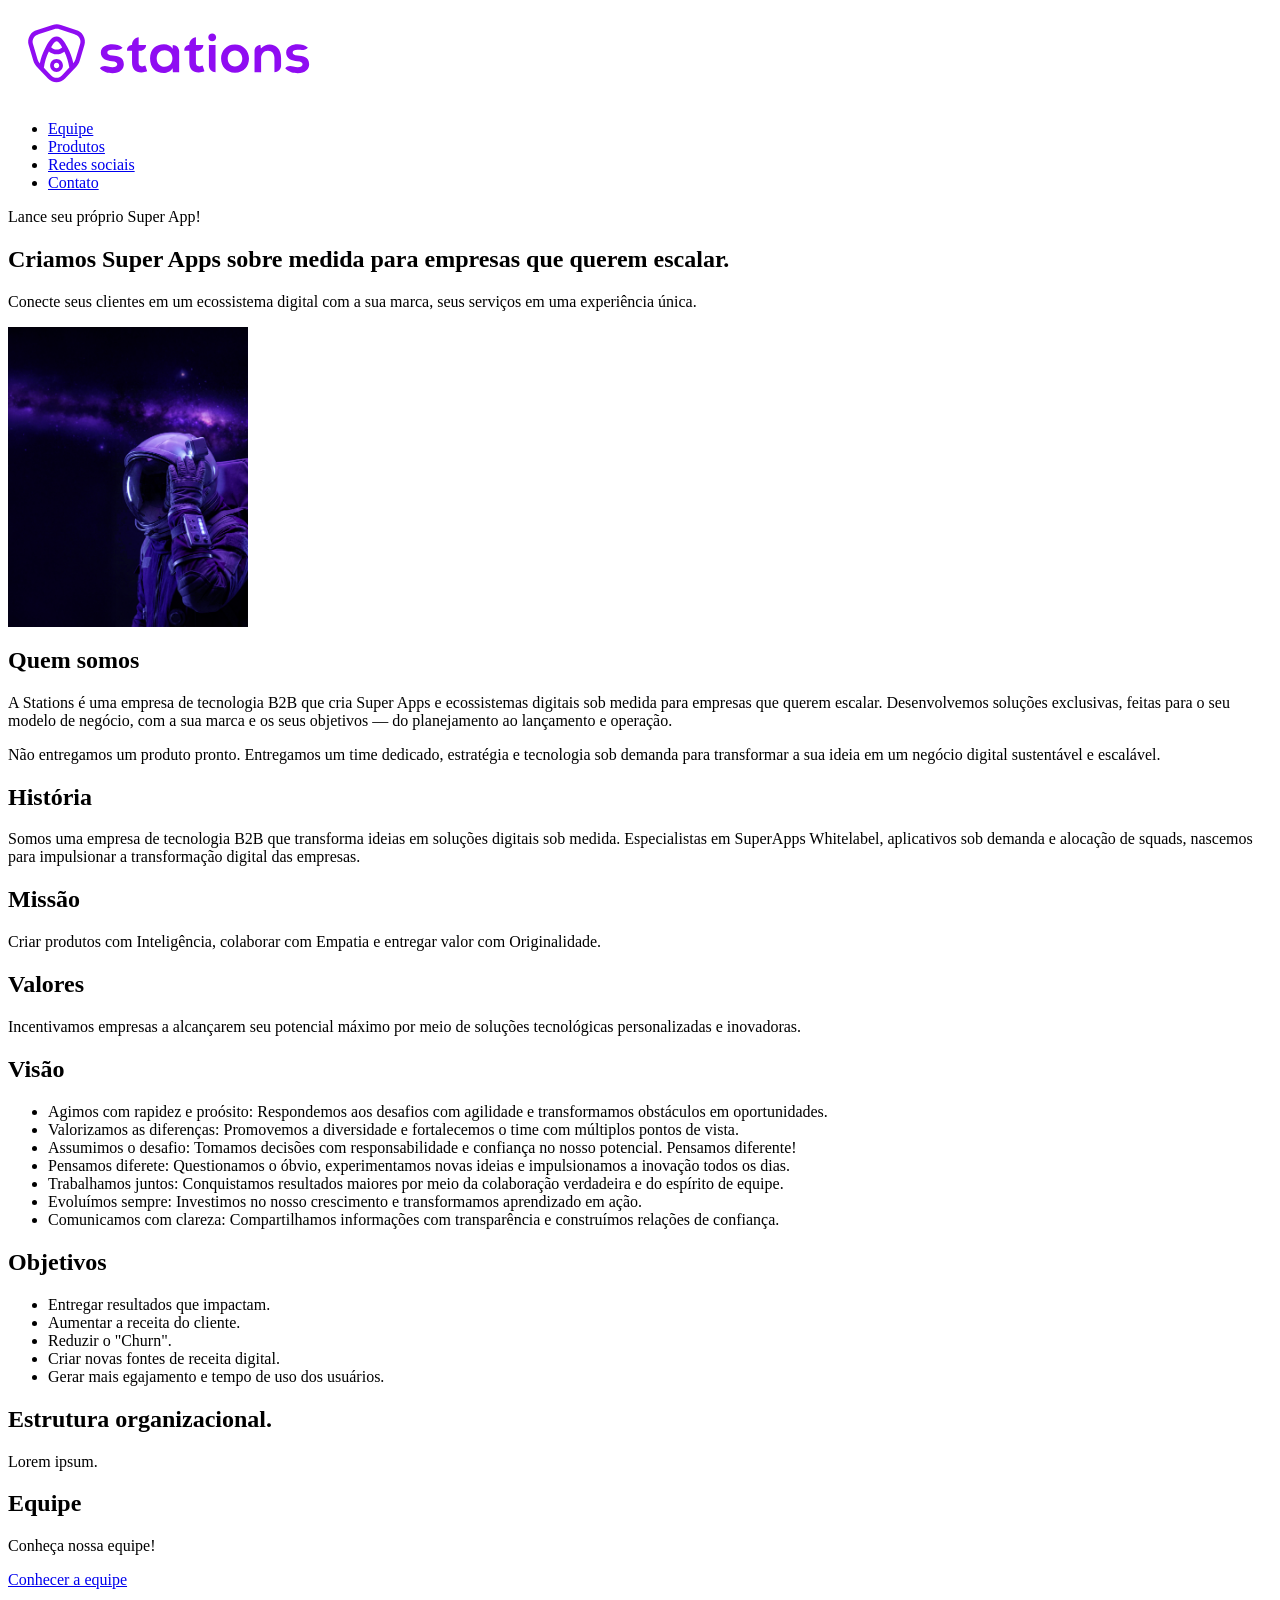
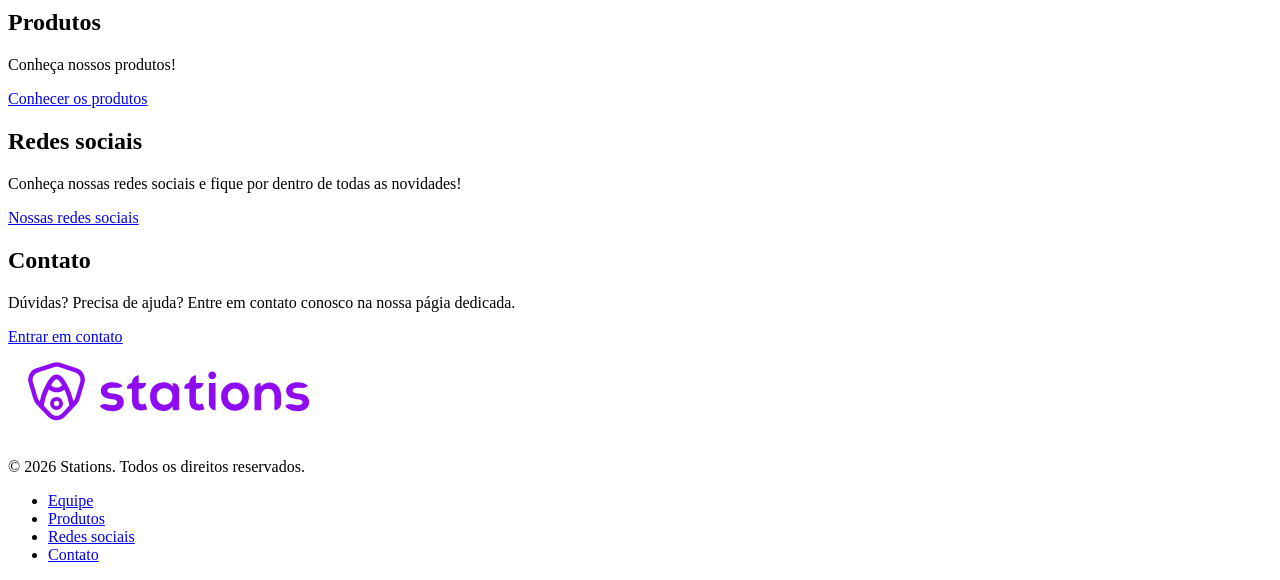
==== index.html @ 2899f484 "firts commit" ====
<!DOCTYPE html>
<html lang="pt-br">
<head>
    <meta charset="UTF-8">
    <meta name="viewport" content="width=device-width, initial-scale=1.0">
    <title>Stations</title>
</head>

<body>
    <header>
        <a href="/"><img src="/assets/logo-stations.svg" alt="Logo da Stations"></a>
        
        <nav>
            <ul>
            <li><a href="#equipe">Equipe</a></li>
            <li><a href="#produtos">Produtos</a></li>
            <li><a href="#redesSociais">Redes sociais</a></li>
            <li><a href="#contato">Contato</a></li>
            </ul>
        </nav>
    </header>

    <main>
        <section>
            <div>
                <p>Lance seu próprio Super App!</p>
                <h1>Criamos Super Apps sobre medida para empresas que querem escalar.</h1>
                <p>Conecte seus clientes em um ecossistema digital com a sua marca, seus serviços em uma experiência única.</p>
            </div>
        
            <div style="height: 300px;">
                <img style="height: 100%;" src="/assets/img/astronaut/astronaut.png" alt="Imagem de um astronauta explorando o espaço">
            </div>
        </section>
        
        <section>
            <h2>Quem somos</h2>
            <p>A Stations é uma empresa de tecnologia B2B que cria Super Apps e ecossistemas digitais sob medida para empresas que querem escalar. Desenvolvemos soluções exclusivas, feitas para o seu modelo de negócio, com a sua marca e os seus objetivos — do planejamento ao lançamento e operação.</p>
            <p>Não entregamos um produto pronto. Entregamos um time dedicado, estratégia e tecnologia sob demanda para transformar a sua ideia em um negócio digital sustentável e escalável.</p>
        </section>
    
        <section>
            <h2>História</h2>
            <p>Somos uma empresa de tecnologia B2B que transforma ideias em soluções digitais sob medida. Especialistas em SuperApps Whitelabel, aplicativos sob demanda e alocação de squads, nascemos para impulsionar a transformação digital das empresas.</p>
        </section>
    
        <section>
            <h2>Missão</h2>
            <p>Criar produtos com Inteligência, colaborar com Empatia e entregar valor com Originalidade.</p>
        </section>
        
        <section>
            <h2>Valores</h2>
            <p>Incentivamos empresas a alcançarem seu potencial máximo por meio de soluções tecnológicas personalizadas e inovadoras.</p>
        </section>
    
        <section>
            <h2>Visão</h2>
            <ul>
                <li>Agimos com rapidez e proósito: Respondemos aos desafios com agilidade e transformamos obstáculos em oportunidades.</li>
                <li>Valorizamos as diferenças: Promovemos a diversidade e fortalecemos o time com múltiplos pontos de vista.</li>
                <li>Assumimos o desafio: Tomamos decisões com responsabilidade e confiança no nosso potencial. Pensamos diferente!</li>
                <li>Pensamos diferete: Questionamos o óbvio, experimentamos novas ideias e impulsionamos a inovação todos os dias.</li>
                <li>Trabalhamos juntos: Conquistamos resultados maiores por meio da colaboração verdadeira e do espírito de equipe.</li>
                <li>Evoluímos sempre: Investimos no nosso crescimento e transformamos aprendizado em ação.</li>
                <li>Comunicamos com clareza: Compartilhamos informações com transparência e construímos relações de confiança.</li>
            </ul>
        </section>
    
        <section>
            <h2>Objetivos</h2>
            <ul>
                <li>Entregar resultados que impactam.</li>
                <li>Aumentar a receita do cliente.</li>
                <li>Reduzir o "Churn".</li>
                <li>Criar novas fontes de receita digital.</li>
                <li>Gerar mais egajamento e tempo de uso dos usuários.</li>
            </ul>
        </section>
    
        <section>
            <h2>Estrutura organizacional.</h2>
            <p>Lorem ipsum.</p>
        </section>
    </main>
  
    <section  id="equipe">
        <div>
            <h2>Equipe</h2>
            <p>Conheça nossa equipe!</p>
        </div>
        
        <a href="/equipe.html">Conhecer a equipe</a>
    </section>
  
    <section id="produtos">
        <div>
            <h2>Produtos</h2>
            <p>Conheça nossos produtos!</p>
        </div>
        
        <a href="/produtos.html">Conhecer os produtos</a>
    </section>
  
    <section id="redesSociais">
        <div>
            <h2>Redes sociais</h2>
            <p>Conheça nossas redes sociais e fique por dentro de todas as novidades!</p>
        </div>
        
        <a href="/redes.html">Nossas redes sociais</a>
    </section>
  
    <section id="contato">
        <div>
            <h2>Contato</h2>
            <p>Dúvidas? Precisa de ajuda? Entre em contato conosco na nossa págia dedicada.</p>
        </div>
        
        <a href="/contato.html">Entrar em contato</a>
    </section>

    <footer>
        <a href="/"><img src="/assets/logo-stations.svg" alt="Logo da Stations"></a>
        <p>&copy; 2026 Stations. Todos os direitos reservados.</p>

        <nav>
            <ul>
                <li><a href="/equipe.html">Equipe</a></li>
                <li><a href="/produtos.html">Produtos</a></li>
                <li><a href="/redes.html">Redes sociais</a></li>
                <li><a href="/contato.html">Contato</a></li>
            </ul>
        </nav>
    </footer>
</body>

</html>
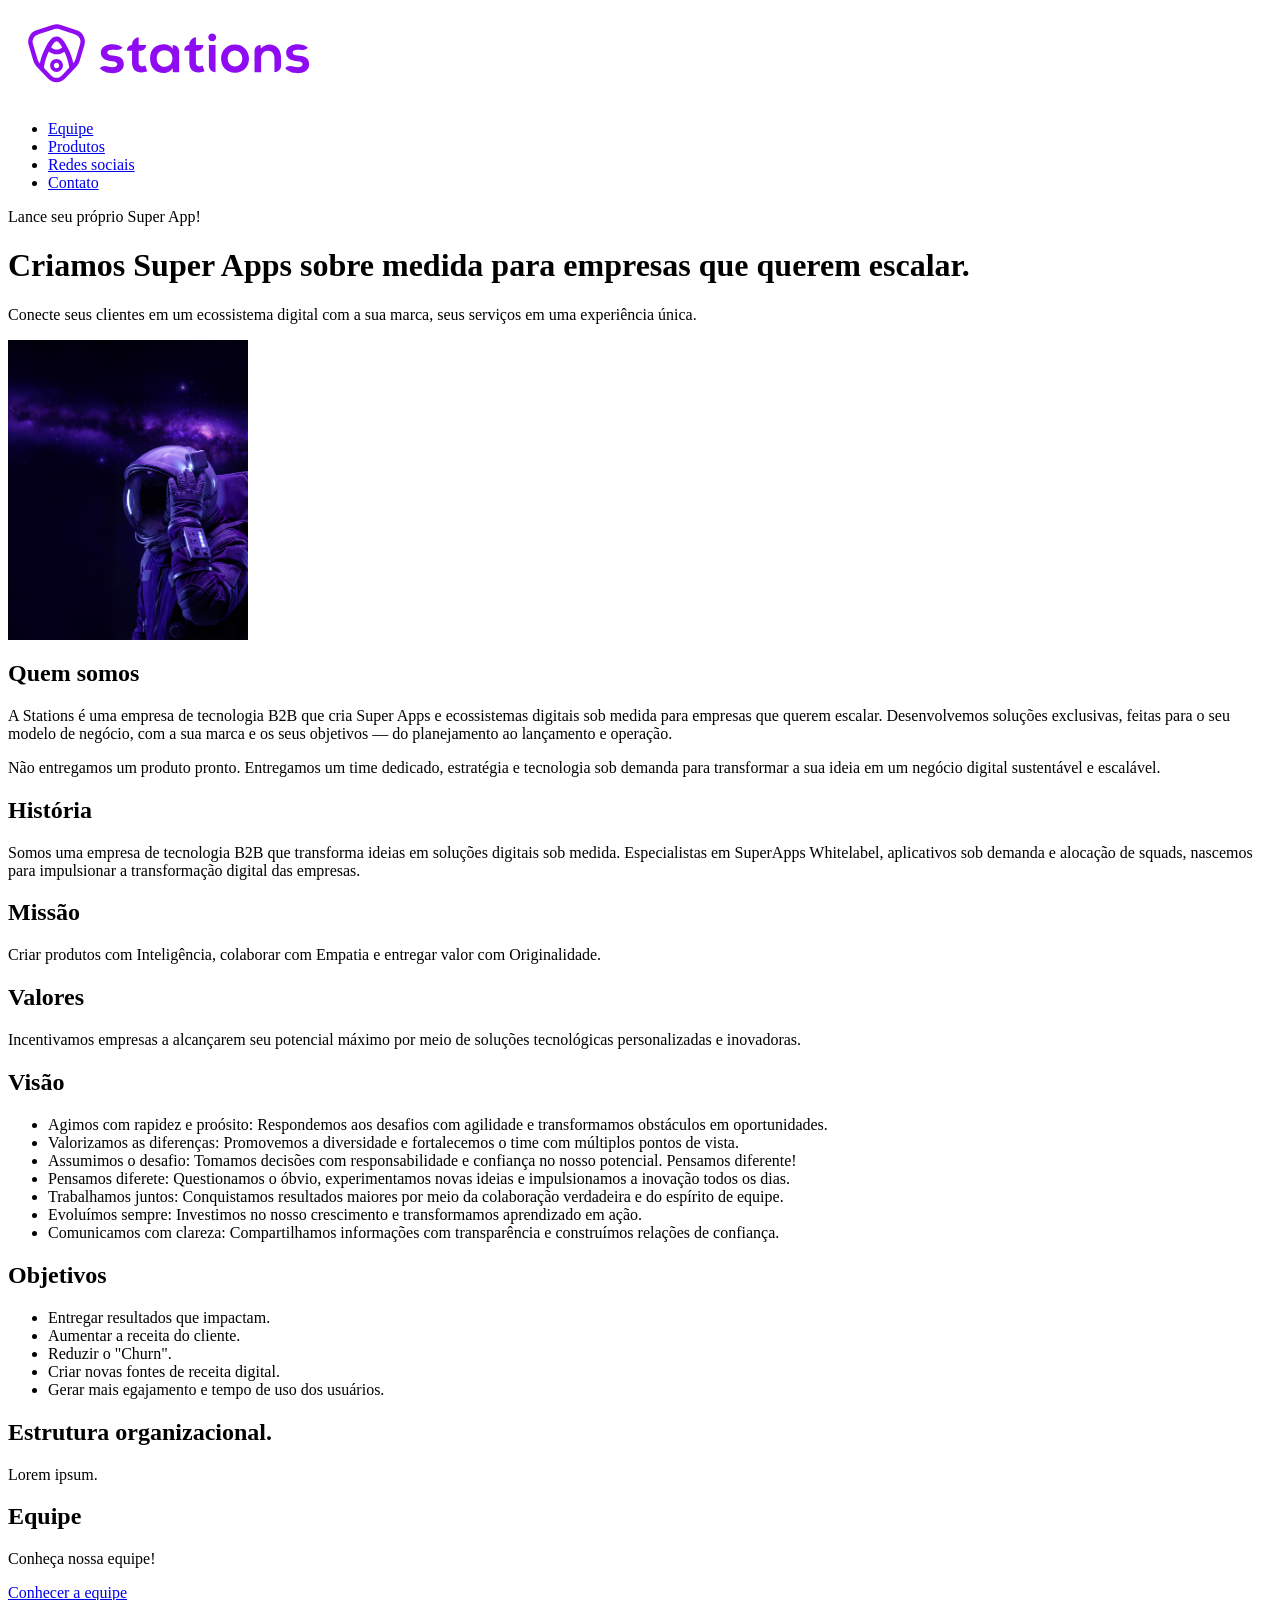
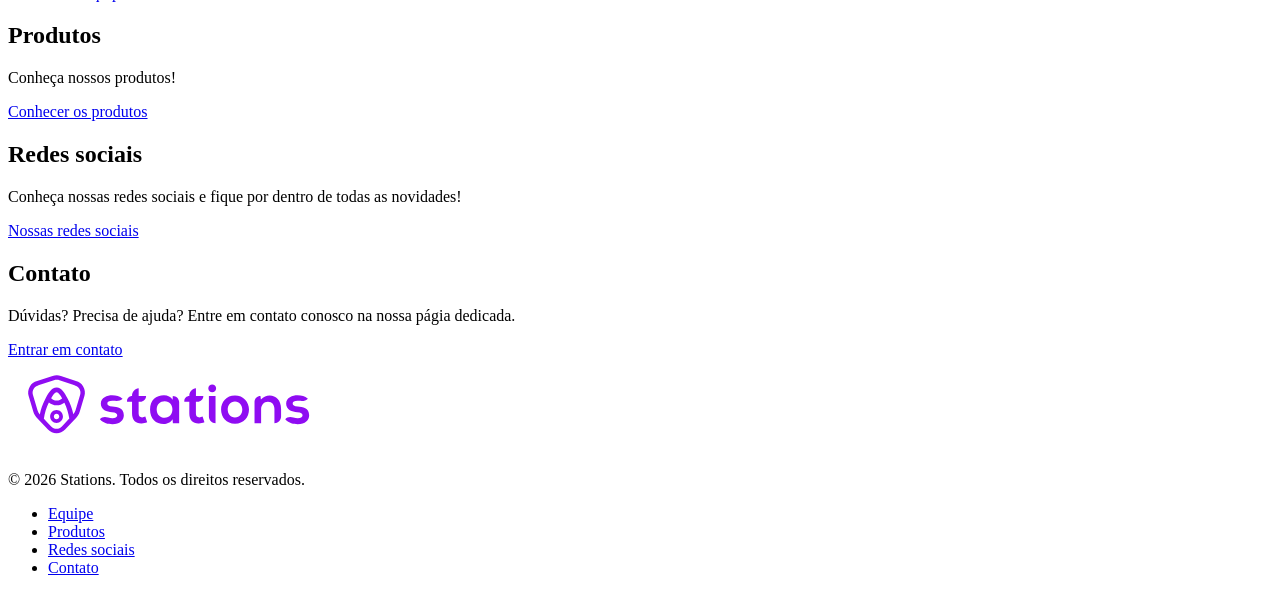
==== commit 0dbbd358: "edit-tag" ====
--- a/index.html
+++ b/index.html
@@ -21,7 +21,7 @@
     </header>
 
     <main>
-        <section>
+        <div>
             <div>
                 <p>Lance seu próprio Super App!</p>
                 <h1>Criamos Super Apps sobre medida para empresas que querem escalar.</h1>
@@ -31,30 +31,30 @@
             <div style="height: 300px;">
                 <img style="height: 100%;" src="/assets/img/astronaut/astronaut.png" alt="Imagem de um astronauta explorando o espaço">
             </div>
-        </section>
+        </div>
         
-        <section>
+        <div>
             <h2>Quem somos</h2>
             <p>A Stations é uma empresa de tecnologia B2B que cria Super Apps e ecossistemas digitais sob medida para empresas que querem escalar. Desenvolvemos soluções exclusivas, feitas para o seu modelo de negócio, com a sua marca e os seus objetivos — do planejamento ao lançamento e operação.</p>
             <p>Não entregamos um produto pronto. Entregamos um time dedicado, estratégia e tecnologia sob demanda para transformar a sua ideia em um negócio digital sustentável e escalável.</p>
-        </section>
+        </div>
     
-        <section>
+        <div>
             <h2>História</h2>
             <p>Somos uma empresa de tecnologia B2B que transforma ideias em soluções digitais sob medida. Especialistas em SuperApps Whitelabel, aplicativos sob demanda e alocação de squads, nascemos para impulsionar a transformação digital das empresas.</p>
-        </section>
+        </div>
     
-        <section>
+        <div>
             <h2>Missão</h2>
             <p>Criar produtos com Inteligência, colaborar com Empatia e entregar valor com Originalidade.</p>
-        </section>
+        </div>
         
-        <section>
+        <div>
             <h2>Valores</h2>
             <p>Incentivamos empresas a alcançarem seu potencial máximo por meio de soluções tecnológicas personalizadas e inovadoras.</p>
-        </section>
+        </div>
     
-        <section>
+        <div>
             <h2>Visão</h2>
             <ul>
                 <li>Agimos com rapidez e proósito: Respondemos aos desafios com agilidade e transformamos obstáculos em oportunidades.</li>
@@ -65,9 +65,9 @@
                 <li>Evoluímos sempre: Investimos no nosso crescimento e transformamos aprendizado em ação.</li>
                 <li>Comunicamos com clareza: Compartilhamos informações com transparência e construímos relações de confiança.</li>
             </ul>
-        </section>
+        </div>
     
-        <section>
+        <div>
             <h2>Objetivos</h2>
             <ul>
                 <li>Entregar resultados que impactam.</li>
@@ -76,49 +76,49 @@
                 <li>Criar novas fontes de receita digital.</li>
                 <li>Gerar mais egajamento e tempo de uso dos usuários.</li>
             </ul>
-        </section>
+        </div>
     
-        <section>
+        <div>
             <h2>Estrutura organizacional.</h2>
             <p>Lorem ipsum.</p>
-        </section>
+        </div>
     </main>
   
-    <section  id="equipe">
+    <div  id="equipe">
         <div>
             <h2>Equipe</h2>
             <p>Conheça nossa equipe!</p>
         </div>
         
         <a href="/equipe.html">Conhecer a equipe</a>
-    </section>
+    </div>
   
-    <section id="produtos">
+    <div id="produtos">
         <div>
             <h2>Produtos</h2>
             <p>Conheça nossos produtos!</p>
         </div>
         
         <a href="/produtos.html">Conhecer os produtos</a>
-    </section>
+    </div>
   
-    <section id="redesSociais">
+    <div id="redesSociais">
         <div>
             <h2>Redes sociais</h2>
             <p>Conheça nossas redes sociais e fique por dentro de todas as novidades!</p>
         </div>
         
         <a href="/redes.html">Nossas redes sociais</a>
-    </section>
+    </div>
   
-    <section id="contato">
+    <div id="contato">
         <div>
             <h2>Contato</h2>
             <p>Dúvidas? Precisa de ajuda? Entre em contato conosco na nossa págia dedicada.</p>
         </div>
         
         <a href="/contato.html">Entrar em contato</a>
-    </section>
+    </div>
 
     <footer>
         <a href="/"><img src="/assets/logo-stations.svg" alt="Logo da Stations"></a>
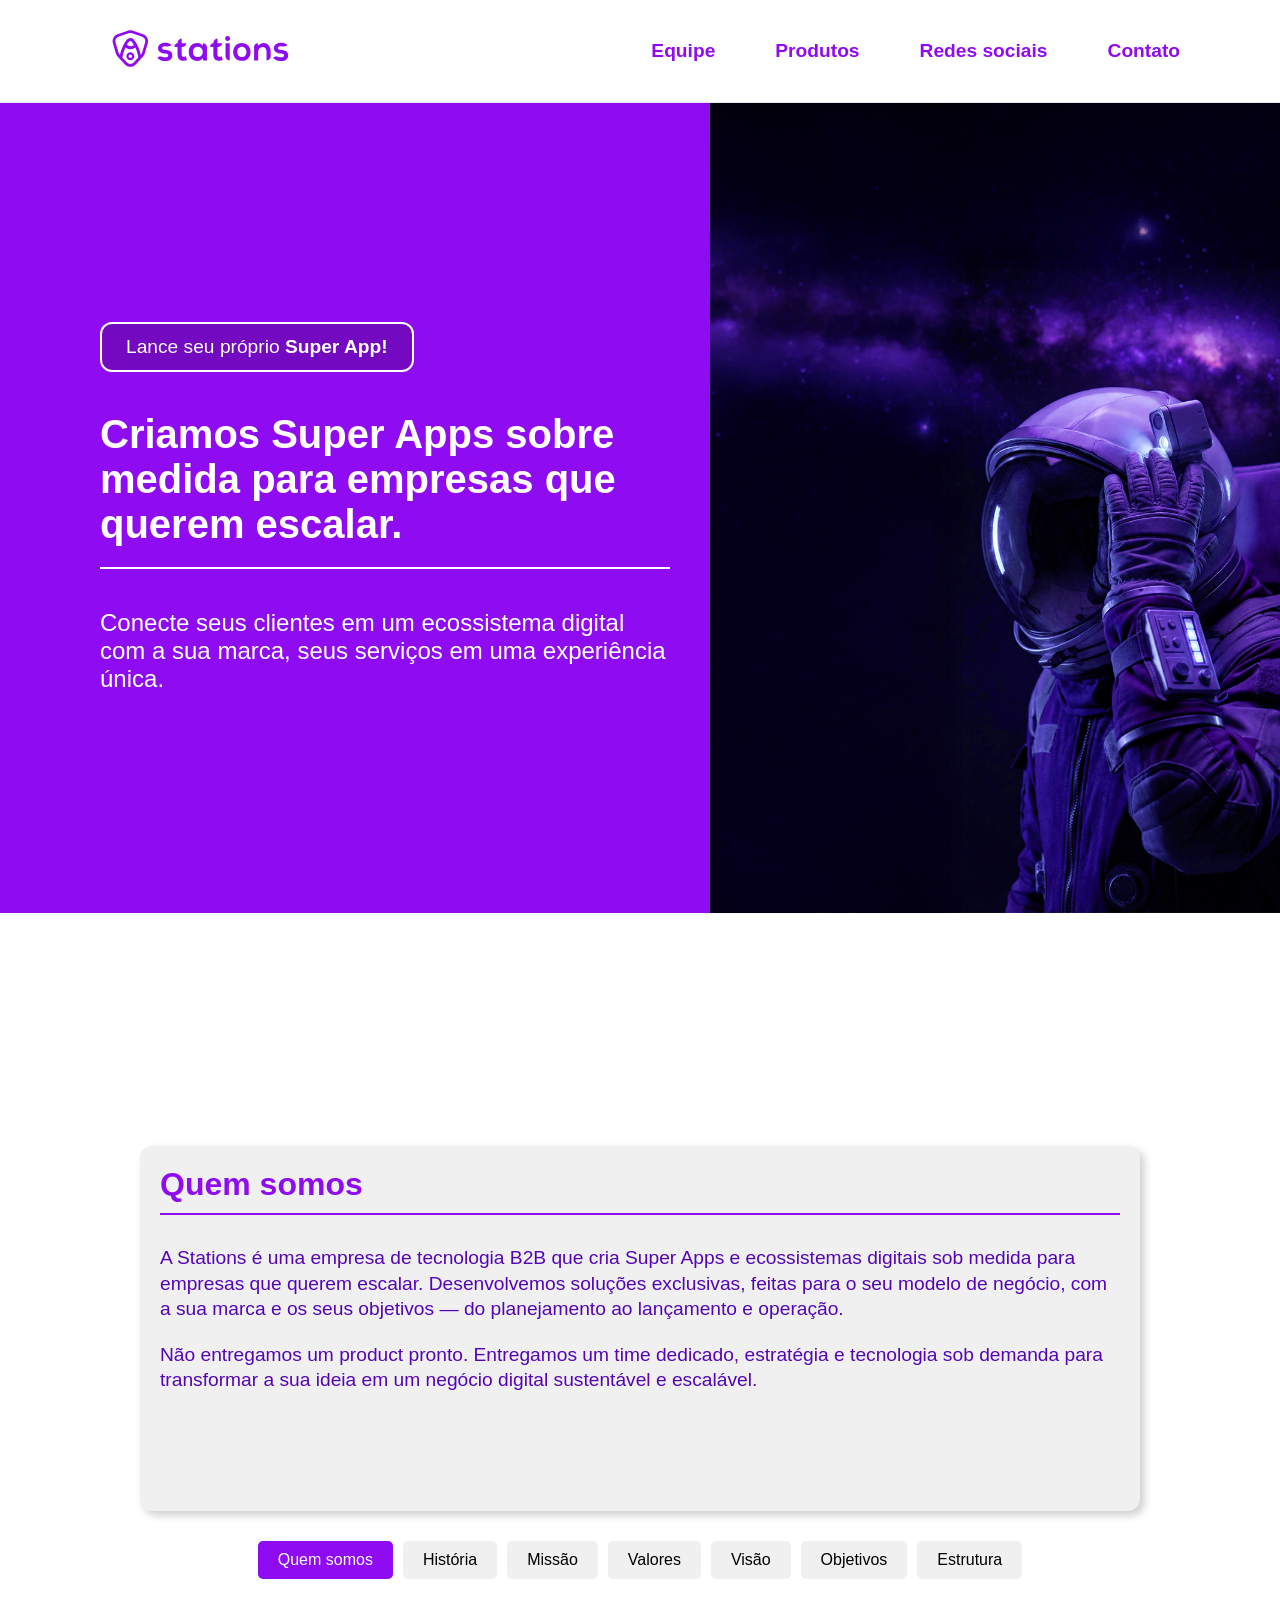
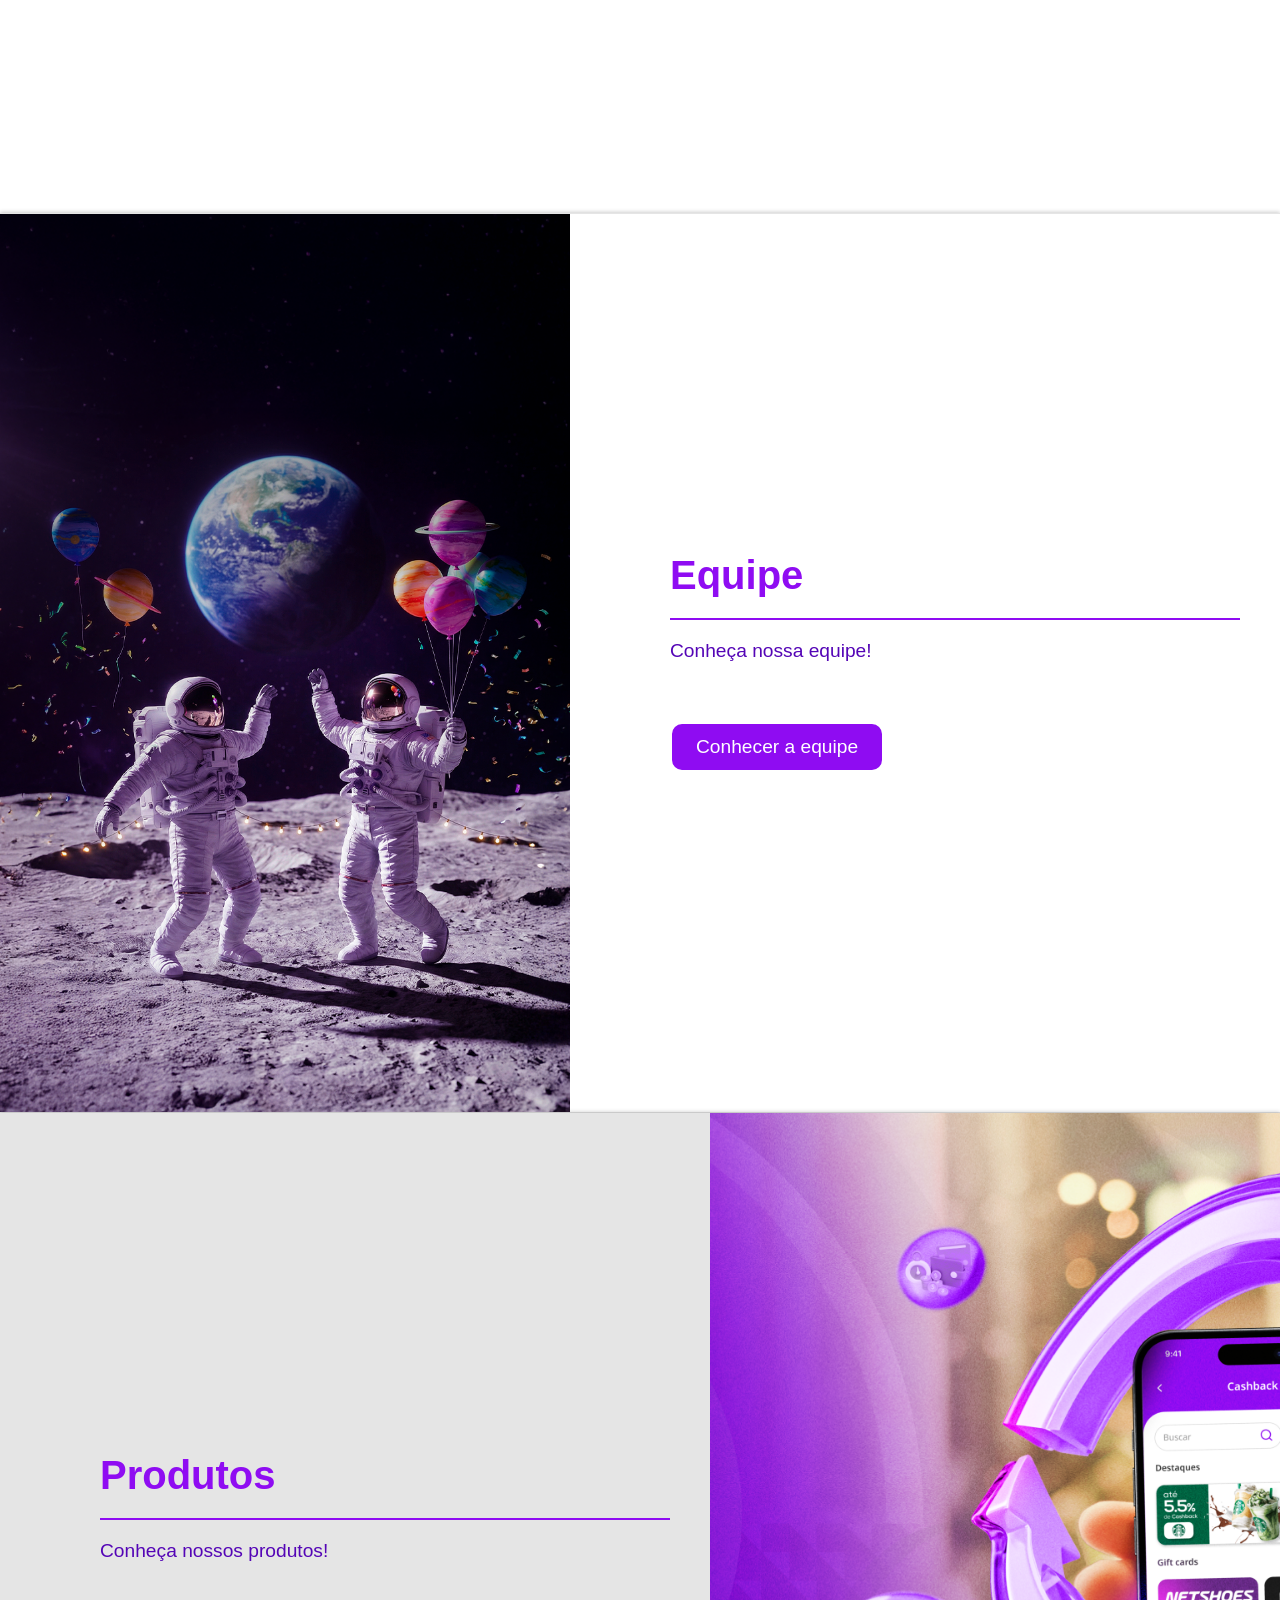
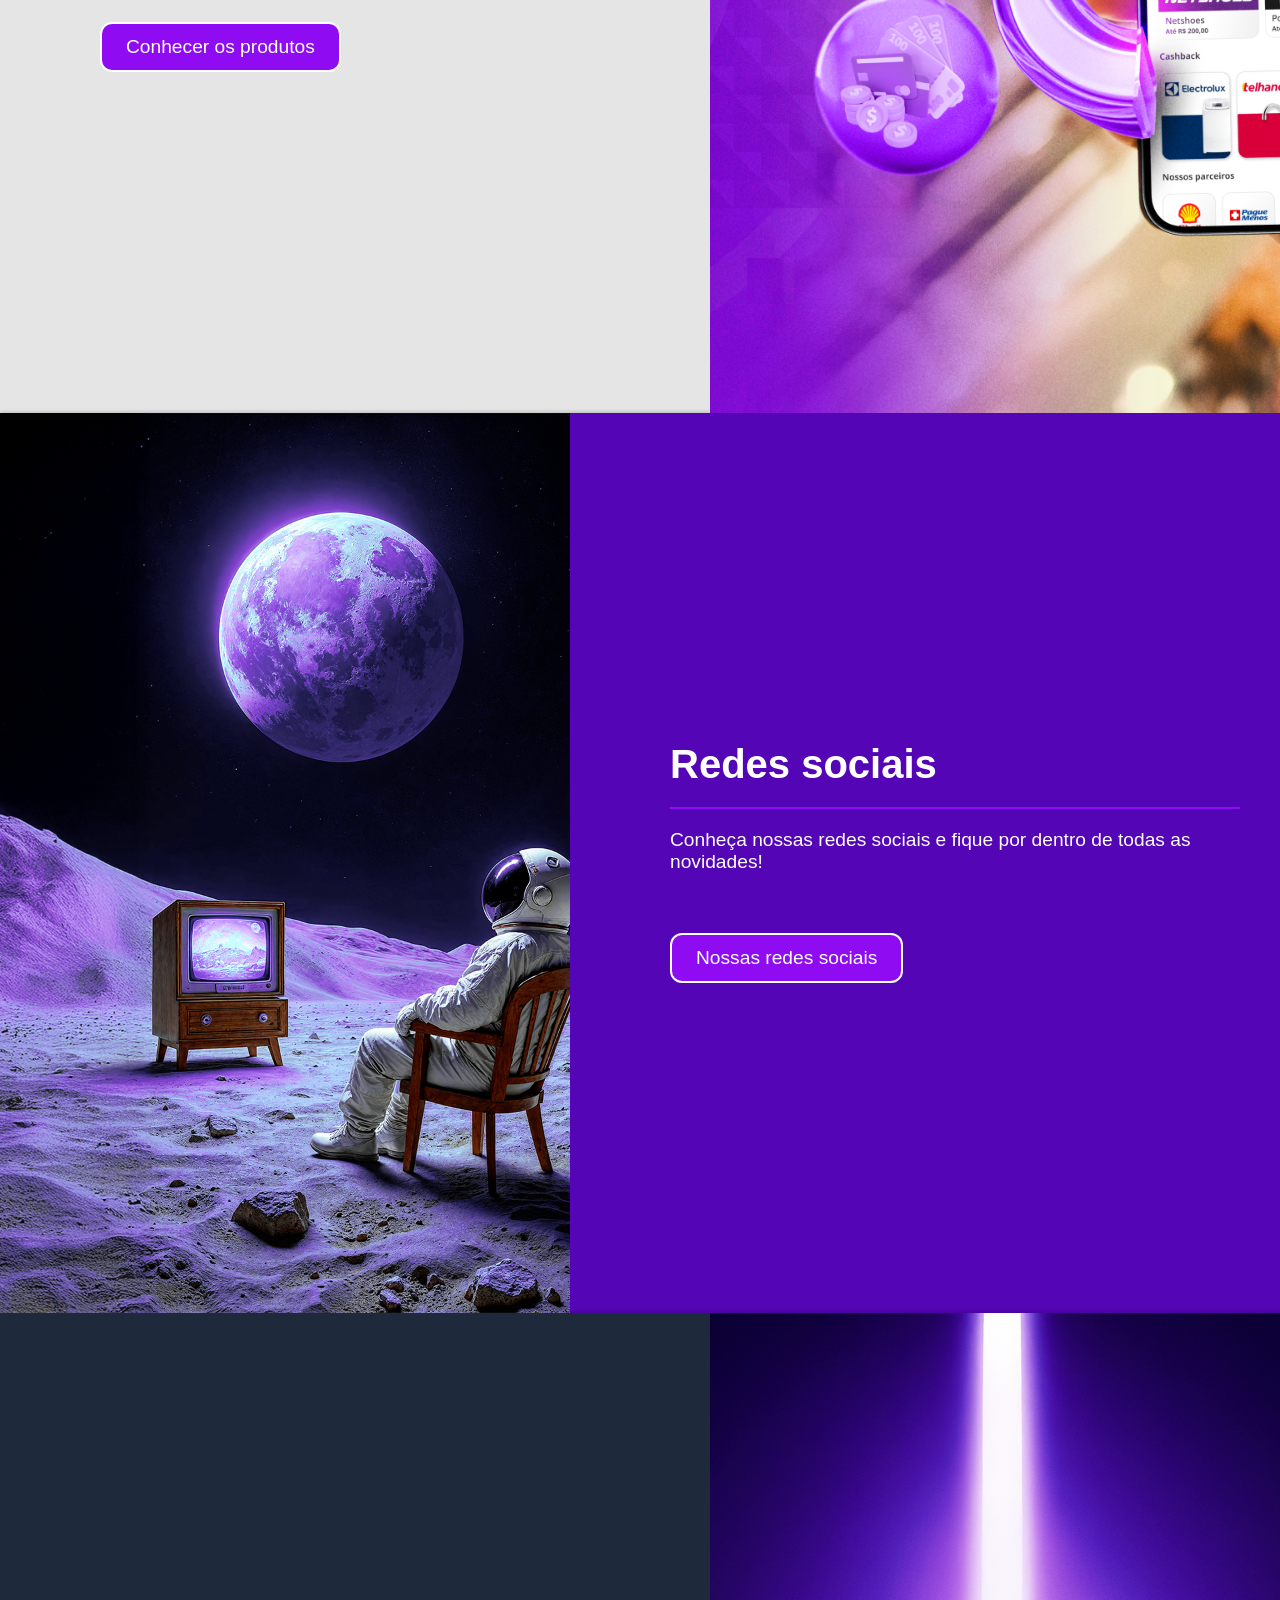
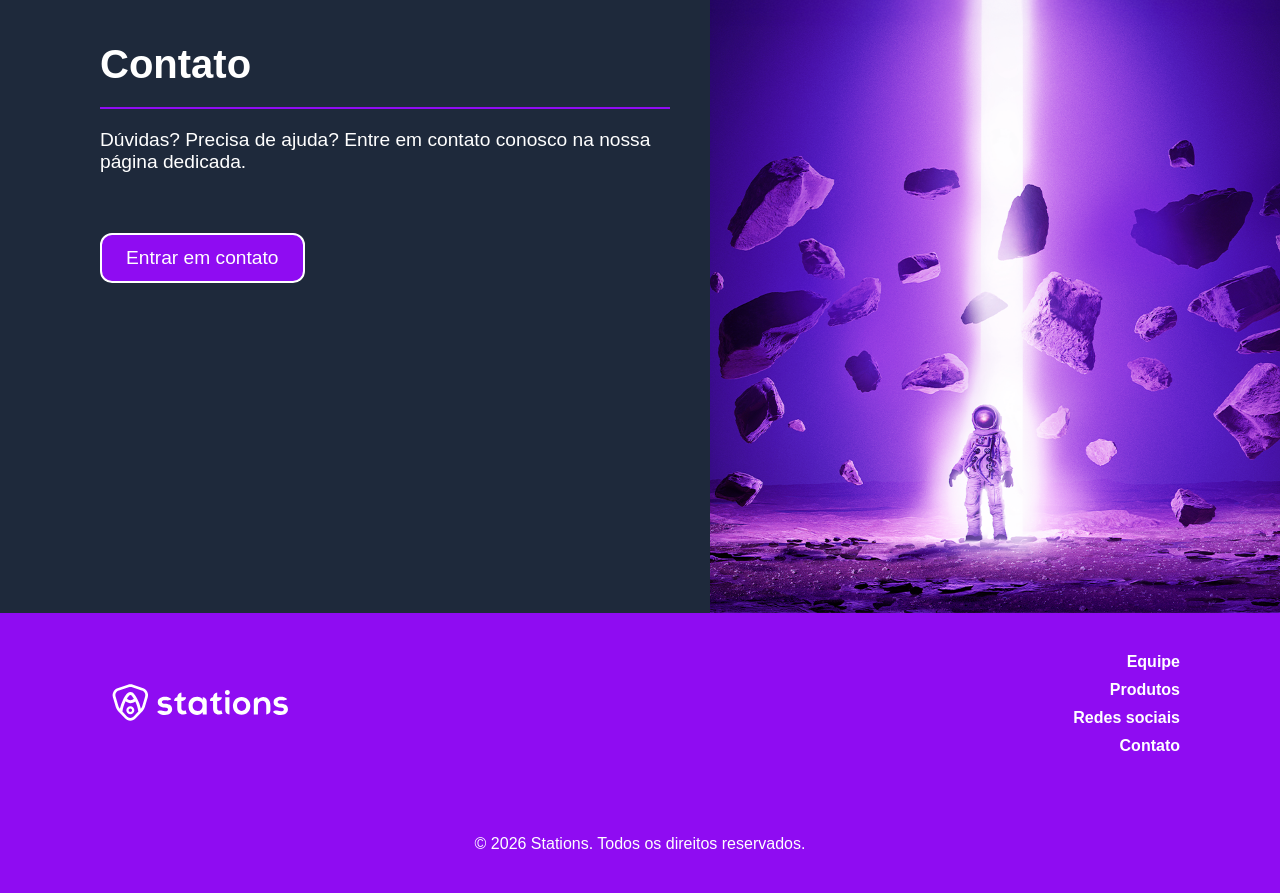
==== commit 6ed7be6c: "Add new SVG logo and styles for contact, team, products, and social media pages - Added logo-station" ====
--- a/index.html
+++ b/index.html
@@ -4,134 +4,176 @@
     <meta charset="UTF-8">
     <meta name="viewport" content="width=device-width, initial-scale=1.0">
     <title>Stations</title>
+    <link rel="stylesheet" href="./css/style.css">
 </head>
 
 <body>
-    <header>
+    <header id="header">
         <a href="/"><img src="/assets/logo-stations.svg" alt="Logo da Stations"></a>
         
-        <nav>
+        <nav id="navigation-header">
             <ul>
-            <li><a href="#equipe">Equipe</a></li>
-            <li><a href="#produtos">Produtos</a></li>
-            <li><a href="#redesSociais">Redes sociais</a></li>
-            <li><a href="#contato">Contato</a></li>
+                <li><a href="#equipe">Equipe</a></li>
+                <li><a href="#produtos">Produtos</a></li>
+                <li><a href="#redesSociais">Redes sociais</a></li>
+                <li><a href="#contato">Contato</a></li>
             </ul>
         </nav>
     </header>
 
-    <main>
-        <div>
-            <div>
-                <p>Lance seu próprio Super App!</p>
+    <main id="main">
+        <div id="main-banner">
+            <div id="main-banner-content">
+                <p>Lance seu próprio <span class="class-bold">Super App!</span></p>
                 <h1>Criamos Super Apps sobre medida para empresas que querem escalar.</h1>
                 <p>Conecte seus clientes em um ecossistema digital com a sua marca, seus serviços em uma experiência única.</p>
             </div>
         
-            <div style="height: 300px;">
-                <img style="height: 100%;" src="/assets/img/astronaut/astronaut.png" alt="Imagem de um astronauta explorando o espaço">
+            <div id="main-banner-img">
+                <img src="/assets/img/astronaut/astronaut.png" alt="Imagem de um astronauta explorando o espaço">
             </div>
         </div>
         
-        <div>
-            <h2>Quem somos</h2>
-            <p>A Stations é uma empresa de tecnologia B2B que cria Super Apps e ecossistemas digitais sob medida para empresas que querem escalar. Desenvolvemos soluções exclusivas, feitas para o seu modelo de negócio, com a sua marca e os seus objetivos — do planejamento ao lançamento e operação.</p>
-            <p>Não entregamos um produto pronto. Entregamos um time dedicado, estratégia e tecnologia sob demanda para transformar a sua ideia em um negócio digital sustentável e escalável.</p>
-        </div>
-    
-        <div>
-            <h2>História</h2>
-            <p>Somos uma empresa de tecnologia B2B que transforma ideias em soluções digitais sob medida. Especialistas em SuperApps Whitelabel, aplicativos sob demanda e alocação de squads, nascemos para impulsionar a transformação digital das empresas.</p>
-        </div>
-    
-        <div>
-            <h2>Missão</h2>
-            <p>Criar produtos com Inteligência, colaborar com Empatia e entregar valor com Originalidade.</p>
-        </div>
-        
-        <div>
-            <h2>Valores</h2>
-            <p>Incentivamos empresas a alcançarem seu potencial máximo por meio de soluções tecnológicas personalizadas e inovadoras.</p>
-        </div>
-    
-        <div>
-            <h2>Visão</h2>
-            <ul>
-                <li>Agimos com rapidez e proósito: Respondemos aos desafios com agilidade e transformamos obstáculos em oportunidades.</li>
-                <li>Valorizamos as diferenças: Promovemos a diversidade e fortalecemos o time com múltiplos pontos de vista.</li>
-                <li>Assumimos o desafio: Tomamos decisões com responsabilidade e confiança no nosso potencial. Pensamos diferente!</li>
-                <li>Pensamos diferete: Questionamos o óbvio, experimentamos novas ideias e impulsionamos a inovação todos os dias.</li>
-                <li>Trabalhamos juntos: Conquistamos resultados maiores por meio da colaboração verdadeira e do espírito de equipe.</li>
-                <li>Evoluímos sempre: Investimos no nosso crescimento e transformamos aprendizado em ação.</li>
-                <li>Comunicamos com clareza: Compartilhamos informações com transparência e construímos relações de confiança.</li>
-            </ul>
-        </div>
-    
-        <div>
-            <h2>Objetivos</h2>
-            <ul>
-                <li>Entregar resultados que impactam.</li>
-                <li>Aumentar a receita do cliente.</li>
-                <li>Reduzir o "Churn".</li>
-                <li>Criar novas fontes de receita digital.</li>
-                <li>Gerar mais egajamento e tempo de uso dos usuários.</li>
-            </ul>
-        </div>
-    
-        <div>
-            <h2>Estrutura organizacional.</h2>
-            <p>Lorem ipsum.</p>
+        <div id="content-radio">
+            <input type="radio" name="tabs" id="tab-quem-somos" class="tab-input" checked>
+            <input type="radio" name="tabs" id="tab-historia" class="tab-input">
+            <input type="radio" name="tabs" id="tab-missao" class="tab-input">
+            <input type="radio" name="tabs" id="tab-valores" class="tab-input">
+            <input type="radio" name="tabs" id="tab-visao" class="tab-input">
+            <input type="radio" name="tabs" id="tab-objetivos" class="tab-input">
+            <input type="radio" name="tabs" id="tab-estrutura" class="tab-input">
+
+            <div id="radio-btn">
+                <nav class="tab-menu">
+                    <label for="tab-quem-somos" class="tab-label">Quem somos</label>
+                    <label for="tab-historia" class="tab-label">História</label>
+                    <label for="tab-missao" class="tab-label">Missão</label>
+                    <label for="tab-valores" class="tab-label">Valores</label>
+                    <label for="tab-visao" class="tab-label">Visão</label>
+                    <label for="tab-objetivos" class="tab-label">Objetivos</label>
+                    <label for="tab-estrutura" class="tab-label">Estrutura</label>
+                </nav>
+            </div>
+
+            <div id="radio-description">
+                <div id="content-quem-somos" class="content-section">
+                    <h2 class="text-title">Quem somos</h2>
+                    <p class="text-subtitle">A Stations é uma empresa de tecnologia B2B que cria Super Apps e ecossistemas digitais sob medida para empresas que querem escalar. Desenvolvemos soluções exclusivas, feitas para o seu modelo de negócio, com a sua marca e os seus objetivos — do planejamento ao lançamento e operação.</p>
+                    <p class="text-subtitle">Não entregamos um product pronto. Entregamos um time dedicado, estratégia e tecnologia sob demanda para transformar a sua ideia em um negócio digital sustentável e escalável.</p>
+                </div>
+
+                <div id="content-historia" class="content-section">
+                    <h2 class="text-title">História</h2>
+                    <p class="text-subtitle">Somos uma empresa de tecnologia B2B que transforma ideias em soluções digitais sob medida. Especialistas em SuperApps Whitelabel, aplicativos sob demanda e alocação de squads, nascemos para impulsionar a transformação digital das empresas.</p>
+                </div>
+
+                <div id="content-missao" class="content-section">
+                    <h2 class="text-title">Missão</h2>
+                    <p class="text-subtitle">Criar produtos com Inteligência, colaborar com Empatia e entregar valor com Originalidade.</p>
+                </div>
+
+                <div id="content-valores" class="content-section">
+                    <h2 class="text-title">Valores</h2>
+                    <p class="text-subtitle">Incentivamos empresas a alcançarem seu potencial máximo por meio de soluções tecnológicas personalizadas e inovadoras.</p>
+                </div>
+
+                <div id="content-visao" class="content-section">
+                    <h2 class="text-title">Visão</h2>
+                    <ul class="list-content">
+                        <li class="text-subtitle"><span class="class-bold">♦ Agimos com rapidez e proósito:</span> Respondemos aos desafios com agilidade e transformamos obstáculos em oportunidades.</li>
+                        <li class="text-subtitle"><span class="class-bold">♦ Valorizamos as diferenças:</span> Promovemos a diversidade e fortalecemos o time com múltiplos pontos de vista.</li>
+                        <li class="text-subtitle"><span class="class-bold">♦ Assumimos o desafio:</span> Tomamos decisões com responsabilidade e confiança no nosso potencial. Pensamos diferente!</li>
+                        <li class="text-subtitle"><span class="class-bold">♦ Pensamos diferete:</span> Questionamos o óbvio, experimentamos novas ideias e impulsionamos a inovação todos os dias.</li>
+                        <li class="text-subtitle"><span class="class-bold">♦ Trabalhamos juntos:</span> Conquistamos resultados maiores por meio da colaboração verdadeira e do espírito de equipe.</li>
+                        <li class="text-subtitle"><span class="class-bold">♦ Evoluímos sempre:</span> Investimos no nosso crescimento e transformamos aprendizado em ação.</li>
+                        <li class="text-subtitle"><span class="class-bold">♦ Comunicamos com clareza:</span> Compartilhamos informações com transparência e construímos relações de confiança.</li>
+                    </ul>
+                </div>
+
+                <div id="content-objetivos" class="content-section">
+                    <h2 class="text-title">Objetivos</h2>
+                    <ul class="list-content">
+                        <li class="text-subtitle">♦ Entregar resultados que impactam.</li>
+                        <li class="text-subtitle">♦ Aumentar a receita do cliente.</li>
+                        <li class="text-subtitle">♦ Reduzir o "Churn".</li>
+                        <li class="text-subtitle">♦ Criar novas fontes de receita digital.</li>
+                        <li class="text-subtitle">♦ Gerar mais egajamento e tempo de uso dos usuários.</li>
+                    </ul>
+                </div>
+
+                <div id="content-estrutura" class="content-section">
+                    <h2 class="text-title">Estrutura organizacional.</h2>
+                    <p class="text-subtitle">Contamos com um time de especialistas, de diversos setores, para oferecer o melhor produto para você e sua empresa.</p>
+                </div>
+            </div>
         </div>
     </main>
   
-    <div  id="equipe">
-        <div>
+    <div id="equipe" class="section-banner">
+        <div class="section-img">
+            <img src="/assets/img/astronaut/astronauts-happy.png" alt="Dupla de astronautas felizes pulando na lua, segurando balões.">
+        </div>
+
+        <div class="section-text">
             <h2>Equipe</h2>
             <p>Conheça nossa equipe!</p>
+            <a href="/equipe.html">Conhecer a equipe</a>
+        </div>
+    </div>
+  
+    <div id="produtos" class="section-banner">
+        <div class="section-text">
+            <h2>Produtos</h2>
+            <p>Conheça nossos produtos!</p>
+            <a href="/produtos.html">Conhecer os produtos</a>
+        </div>
+
+        <div class="section-img">
+            <img src="/assets/img/app/stations-presentation.png" alt="Tela de apresentação de funcionlidades do app, exibindo três telas diferentes.">
         </div>
         
-        <a href="/equipe.html">Conhecer a equipe</a>
     </div>
   
-    <div id="produtos">
-        <div>
-            <h2>Produtos</h2>
-            <p>Conheça nossos produtos!</p>
+    <div id="redesSociais" class="section-banner">
+        <div class="section-img">
+            <img src="/assets/img/astronaut/astronaut-tv.png" alt="Astronauta assistindo TV na lua.">
+        </div>
+
+        <div class="section-text content-dark-bg">
+            <h2>Redes sociais</h2>
+            <p>Conheça nossas redes sociais e fique por dentro de todas as novidades!</p>
+            <a href="/redes.html">Nossas redes sociais</a>
+        </div>
+    </div>
+  
+    <div id="contato" class="section-banner">
+        <div class="section-text content-dark-bg">
+            <h2>Contato</h2>
+            <p>Dúvidas? Precisa de ajuda? Entre em contato conosco na nossa página dedicada.</p>
+            <a href="/contato.html">Entrar em contato</a>
+        </div>
+
+        <div class="section-img">
+            <img src="/assets/img/astronaut/astronaut-explosion.png" alt="Astronauta vendo uma luz explosiva roxa na lua.">
         </div>
         
-        <a href="/produtos.html">Conhecer os produtos</a>
-    </div>
-  
-    <div id="redesSociais">
-        <div>
-            <h2>Redes sociais</h2>
-            <p>Conheça nossas redes sociais e fique por dentro de todas as novidades!</p>
-        </div>
-        
-        <a href="/redes.html">Nossas redes sociais</a>
-    </div>
-  
-    <div id="contato">
-        <div>
-            <h2>Contato</h2>
-            <p>Dúvidas? Precisa de ajuda? Entre em contato conosco na nossa págia dedicada.</p>
-        </div>
-        
-        <a href="/contato.html">Entrar em contato</a>
     </div>
 
-    <footer>
-        <a href="/"><img src="/assets/logo-stations.svg" alt="Logo da Stations"></a>
-        <p>&copy; 2026 Stations. Todos os direitos reservados.</p>
+    <footer id="footer">
+        <div id="footer-container">
+            <a href="/"><img src="/assets/logo-stations-white.svg" alt="Logo da Stations"></a>
 
-        <nav>
-            <ul>
-                <li><a href="/equipe.html">Equipe</a></li>
-                <li><a href="/produtos.html">Produtos</a></li>
-                <li><a href="/redes.html">Redes sociais</a></li>
-                <li><a href="/contato.html">Contato</a></li>
-            </ul>
-        </nav>
+            <nav id="navigation-footer">
+                <ul>
+                    <li><a href="/equipe.html">Equipe</a></li>
+                    <li><a href="/produtos.html">Produtos</a></li>
+                    <li><a href="/redes.html">Redes sociais</a></li>
+                    <li><a href="/contato.html">Contato</a></li>
+                </ul>
+            </nav>
+        </div>
+
+        <p id="footer-text">&copy; 2026 Stations. Todos os direitos reservados.</p>
     </footer>
 </body>
 
--- a/css/style.css
+++ b/css/style.css
@@ -0,0 +1,434 @@
+:root {
+    --primary-color: #8F0CF2;
+    --secondary-color: #5405B6;
+    --text-color: #1E293B;
+    --label-color: #4A4A4A;
+    --input-border: #E6EBED;
+    --input-bg: #FFFFFF;
+    --bg-color: #FFFFFF;
+    --gray: #e5e5e5;
+    --light-gray:#f0f0f0;
+    --font-main: 'Manrope', sans-serif;
+}
+
+* {
+    margin: 0;
+    padding: 0;
+    box-sizing: border-box;
+    font-family: var(--font-main);
+    text-decoration: none;
+    list-style: none;
+    scroll-behavior: smooth;
+}
+
+a:link, a:visited, a:hover, a:active {
+    color: inherit;
+}
+
+/* HEADER */
+
+#header {
+    display: flex;
+    align-items: center;
+    justify-content: space-between;
+    padding: 20px 100px;
+    border-bottom: 1px solid var(--input-border);
+    background: var(--bg-color);
+    box-shadow: 0 5px 10px rgba(0,0,0,0.2);
+}
+
+#header img {
+    width: 200px;
+}
+
+#navigation-header ul {
+    display: flex;
+    gap: 60px;
+}
+
+#navigation-header a {
+    font-size: 1.2rem;
+    color: var(--primary-color);
+    transition: 0.3s;
+    font-weight: 600;
+}
+
+/* MAIN BANNER */
+
+#main-banner {
+    display: flex;
+    background: var(--primary-color);
+    height: 90vh;
+}
+
+.class-bold {
+    font-weight: 700;
+}
+
+#main-banner-content {
+    display: flex;
+    flex-direction: column;
+    justify-content: center;
+    padding: 20px 40px 20px 100px;
+    flex: 1;
+    color: var(--bg-color);
+    gap: 40px;
+}
+
+#main-banner-content h1 {
+    font-size: 2.5rem;
+    font-weight: 700;
+    border-bottom: 2px solid var(--bg-color);
+    padding-bottom: 20px;
+}
+
+#main-banner-content p {
+    font-size: 1.2rem;
+    border: 2px solid var(--bg-color);
+    align-self: flex-start;
+    padding: 12px 24px;
+    border-radius: 12px;
+}
+
+#main-banner-content p:nth-of-type(1) {
+    background: rgba(0,0,0,0.2);
+}
+
+#main-banner-content p:nth-of-type(2) {
+    font-size: 1.5rem;
+    padding: 0;
+    border: none;
+}
+
+#main-banner-img {
+    flex: 1;
+}
+
+#main-banner-img img {
+    width: 100%;
+    height: 100%;
+    object-fit: cover;
+}
+
+/* RADIO */
+
+#content-radio {
+    display: flex;
+    flex-direction: column;
+    align-items: center;
+    justify-content: center;
+    padding: 40px 100px;
+    margin: 0 auto;
+    height: 100vh;
+}
+
+#radio-description {
+    order: 1; 
+    width: 100%;
+    display: flex;
+    align-items: flex-start;
+    background: var(--light-gray);
+    border-radius: 12px;
+    margin-bottom: 30px;
+    padding: 20px;
+    box-shadow: 4px 4px 8px rgba(0,0,0,0.2);
+    min-height: 365px;
+    max-width: 1000px;
+}
+
+#radio-btn {
+    order: 2;
+    width: 100%;
+}
+
+.tab-input {
+    display: none;
+}
+
+.content-section {
+    display: none;
+    gap: 20px;
+    width: 100%;
+}
+
+.tab-menu {
+    display: flex;
+    gap: 10px;
+    flex-wrap: wrap;
+}
+
+.tab-label {
+    padding: 10px 20px;
+    background: var(--light-gray);
+    cursor: pointer;
+    border-radius: 5px;
+    transition: 0.3s;
+}
+
+.tab-label:hover {
+    background: var(--gray);
+}
+
+.tab-menu {
+    display: flex;
+    gap: 10px;
+    flex-wrap: wrap;
+    justify-content: center;
+}
+
+#tab-quem-somos:checked ~ #radio-description #content-quem-somos,
+#tab-historia:checked ~ #radio-description #content-historia,
+#tab-missao:checked ~ #radio-description #content-missao,
+#tab-valores:checked ~ #radio-description #content-valores,
+#tab-visao:checked ~ #radio-description #content-visao,
+#tab-objetivos:checked ~ #radio-description #content-objetivos,
+#tab-estrutura:checked ~ #radio-description #content-estrutura {
+    display: flex;
+    flex-direction: column;
+}
+
+#tab-quem-somos:checked ~ #radio-btn label[for="tab-quem-somos"],
+#tab-historia:checked ~ #radio-btn label[for="tab-historia"],
+#tab-missao:checked ~ #radio-btn label[for="tab-missao"],
+#tab-valores:checked ~ #radio-btn label[for="tab-valores"],
+#tab-visao:checked ~ #radio-btn label[for="tab-visao"],
+#tab-objetivos:checked ~ #radio-btn label[for="tab-objetivos"],
+#tab-estrutura:checked ~ #radio-btn label[for="tab-estrutura"] {
+    background: var(--primary-color);
+    color: var(--input-bg);
+}
+
+.text-title {
+    color: var(--primary-color);
+    font-size: 2rem;
+    margin-bottom: 10px;
+    padding-bottom: 10px;
+    border-bottom: 2px solid var(--primary-color);
+}
+
+.text-subtitle {
+    color: var(--secondary-color);
+    font-size: 1.2rem;
+    line-height: 1.6rem;
+}
+
+.list-content {
+    display: flex;
+    flex-direction: column;
+    gap:20px;
+    line-height: 1.6rem;
+}
+
+/* SECTIONS */
+
+.section-banner {
+    display: flex;
+    height: 100vh;
+    box-shadow: 0 -1px 4px rgba(0,0,0,0.2);
+}
+
+.section-text {
+    display: flex;
+    flex-direction: column;
+    justify-content: center;
+    padding: 20px 40px 20px 100px;
+    flex: 1;
+    gap: 20px;
+}
+
+.section-text h2 {
+    font-size: 2.5rem;
+    font-weight: 700;
+    color: var(--primary-color);
+    border-bottom: 2px solid var(--primary-color);
+    padding-bottom: 20px;
+}
+
+.section-text p {
+    font-size: 1.2rem;
+    color: var(--secondary-color);
+    margin-bottom: 40px;
+}
+
+.section-text a {
+    font-size: 1.2rem;
+    border: 2px solid var(--bg-color);
+    align-self: flex-start;
+    padding: 12px 24px;
+    border-radius: 12px;
+    background: var(--primary-color);
+    color: var(--bg-color);
+    transition: 0.3s;
+}
+
+.section-text a:hover {
+    background: var(--secondary-color);
+}
+
+.content-dark-bg h2, .content-dark-bg p {
+    color: var(--bg-color);
+}
+
+.section-img {
+    flex: 1;
+}
+
+.section-img img {
+    width: 100%;
+    height: 100%;
+    object-fit: cover;
+}
+
+#equipe {
+    border-top: 1px solid var(--gray);
+    border-bottom: 1px solid var(--gray);
+}
+
+#produtos {
+    background: var(--gray);
+}
+
+#redesSociais {
+    background: var(--secondary-color);
+}
+
+#contato {
+    background: var(--text-color);
+}
+
+/* FOOTER */
+
+#footer {
+    width: 100%;
+    display: flex;
+    flex-direction: column;
+    align-items: center;
+    padding: 40px 100px;
+    background: var(--primary-color);
+    gap: 80px;
+}
+
+#footer-container {
+    display: flex;
+    gap: 100px;
+    justify-content: space-between;
+    width: 100%;
+}
+
+#footer-container a {
+    display: flex;
+    align-items: center;
+}
+
+#footer img {
+    width: 200px;
+}
+
+#navigation-footer ul {
+    display: flex;
+    flex-direction: column;
+    gap: 10px;
+    align-items: end;
+}
+
+#navigation-footer ul li {
+    color: var(--bg-color);
+    font-weight: 700;
+}
+
+#footer-text {
+    color: var(--bg-color);
+    font-size: 1rem;
+}
+
+/* MEDIA QUERY */
+
+@media (max-width: 950px) {
+    #header {
+        padding: 20px;
+        flex-direction: column;
+        gap: 20px;
+    }
+
+    
+    #navigation-header ul {
+        gap: 20px;
+    }
+
+    #navigation-header a {
+        font-size: 1rem;
+        font-weight: 600;
+    }
+
+    #main-banner {
+        flex-direction: column;
+    }
+
+    #main-banner-content {
+        padding: 20px;
+        gap: 20px;
+    }
+
+    #main-banner-content h1 {
+        font-size: 1.5rem;
+    }
+
+    #main-banner-content p {
+        font-size: 1rem;
+    }
+
+    #main-banner-content p:nth-of-type(2) {
+        font-size: 1rem;
+    }
+
+    #main-banner-img {
+        height: 200px;
+    }
+
+    #content-radio {
+        padding: 60px 20px;
+        height: 100%;
+    }
+
+    .section-banner {
+        height: 500px;
+    }
+
+    .section-text {
+        padding: 20px;
+    }
+
+    .section-text h2 {
+        font-size: 1.5rem;
+    }
+
+    .section-text p {
+        font-size: 1rem;
+    }
+
+    .section-text a {
+        font-size: 1rem;
+    }
+
+    #footer {
+        padding: 40px 20px;
+    }
+
+    #footer-container {
+        gap: 40px;
+    }
+
+    #navigation-footer ul {
+        align-items: start;
+    }
+}
+
+@media (max-width: 650px) {
+    .section-banner {
+        height: 400px;
+    }
+
+    .section-img {
+        display: none;
+    }
+}
